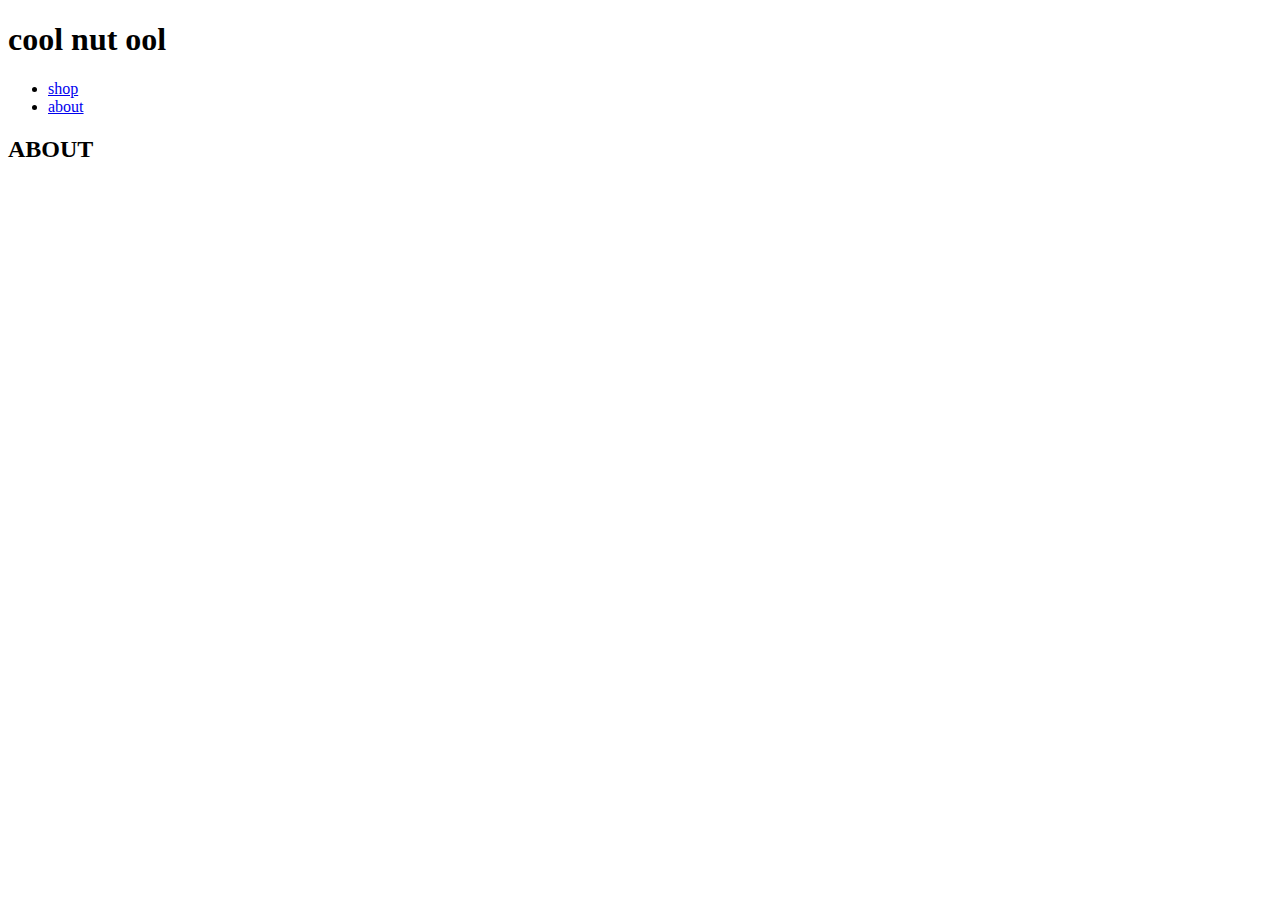
==== pages/about.html @ 056fd18e "bigger title" ====
<!DOCTYPE html>
<html lang="en">
<head>
    <meta charset="UTF-8">
    <meta name="viewport" content="width=device-width, initial-scale=1.0">
    <title>Cool Nut Tool</title>
    <link rel="stylesheet" href="styles/main.css">
    <link href="https://fonts.googleapis.com/css2?family=Roboto+Mono:wght@200&display=swap" rel="stylesheet">
</head>
<body>
    <header>
        <div class="header-container">
            <div class="header-title">
                <h1>cool nut ool</h1>
            </div>
            <div class="header-links">
                <ul>
                    <li><a class="header-link" href="pages/shop.html">shop</a></li>
                    <li><a class="header-link" href="pages/about.html">about</a></li>
                </ul>
            </div>
        </div>
    </header>
    <main class="no-margin">
        <div class="content-container">
            <div class="main-text">
                <h2>ABOUT</h2>
            </div>
        </div>
    </main>
</body>
</html>
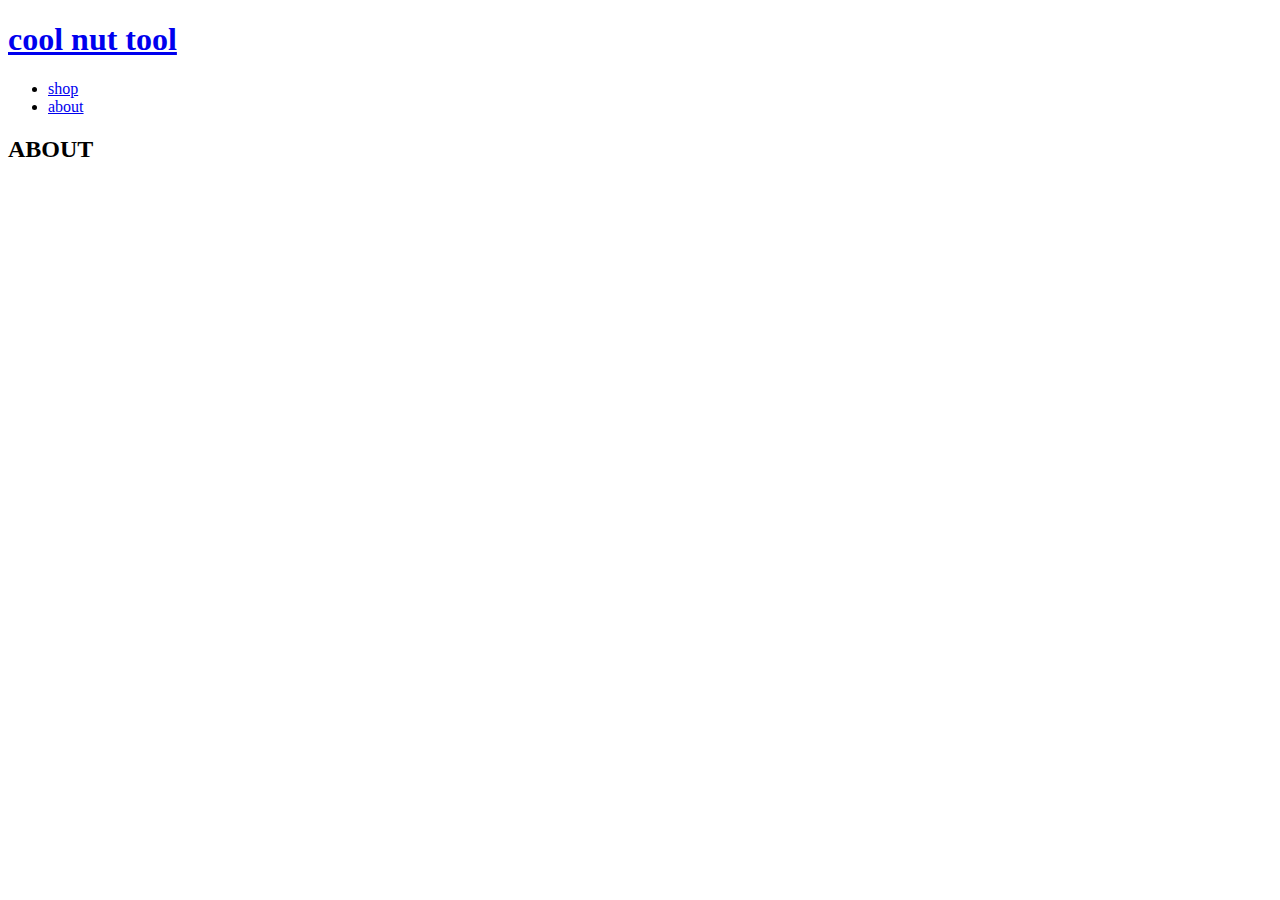
==== commit eb285ddf: "title clickable" ====
--- a/pages/about.html
+++ b/pages/about.html
@@ -11,7 +11,9 @@
     <header>
         <div class="header-container">
             <div class="header-title">
-                <h1>cool nut ool</h1>
+                <a href="../index.html" class="header-title-link">
+                    <h1>cool nut tool</h1>
+                </a>
             </div>
             <div class="header-links">
                 <ul>
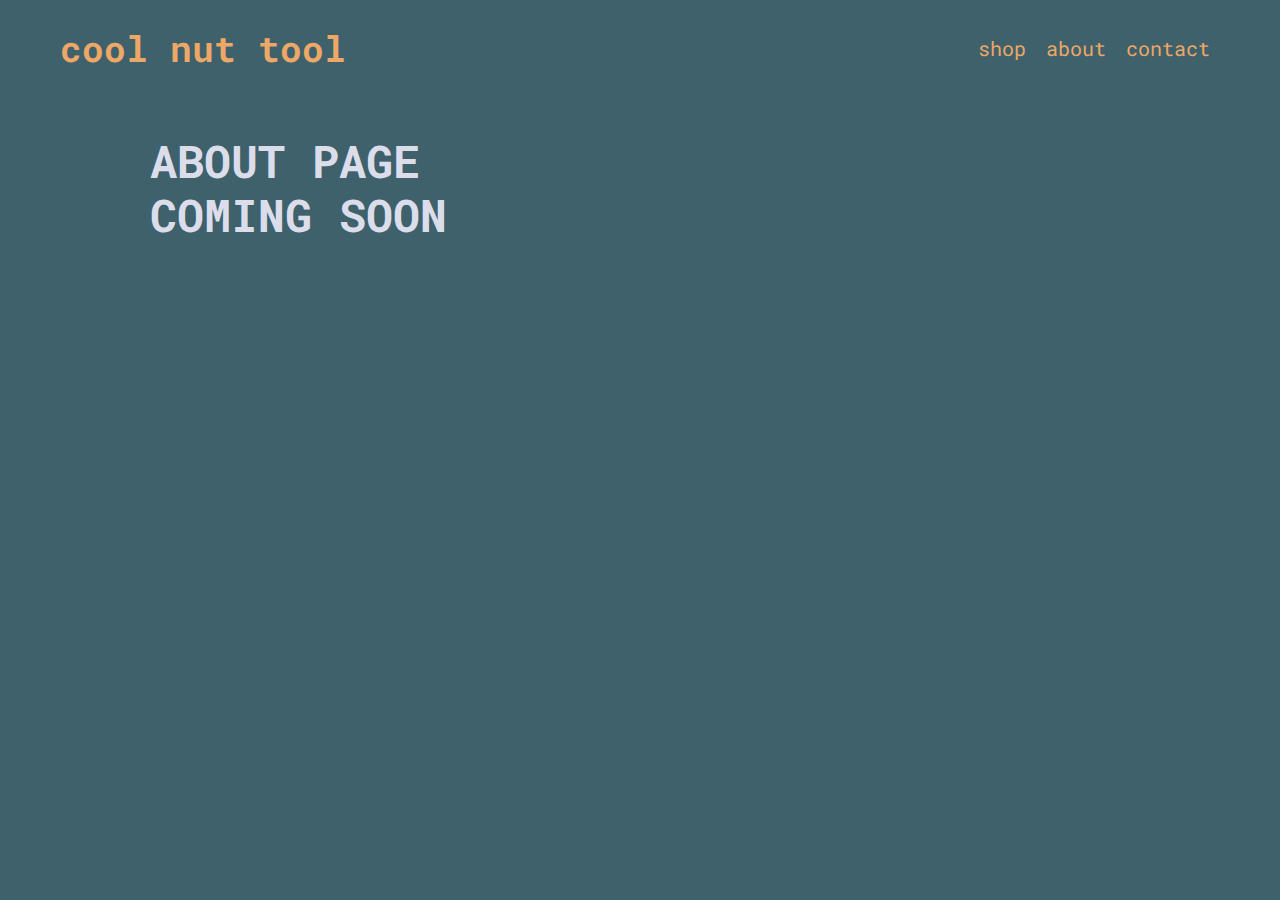
==== commit 20c37e23: "fixing broken shit" ====
--- a/pages/about.html
+++ b/pages/about.html
@@ -4,7 +4,7 @@
     <meta charset="UTF-8">
     <meta name="viewport" content="width=device-width, initial-scale=1.0">
     <title>Cool Nut Tool</title>
-    <link rel="stylesheet" href="styles/main.css">
+    <link rel="stylesheet" href="../styles/main.css">
     <link href="https://fonts.googleapis.com/css2?family=Roboto+Mono:wght@200&display=swap" rel="stylesheet">
 </head>
 <body>
@@ -17,8 +17,9 @@
             </div>
             <div class="header-links">
                 <ul>
-                    <li><a class="header-link" href="pages/shop.html">shop</a></li>
-                    <li><a class="header-link" href="pages/about.html">about</a></li>
+                    <li><a class="header-link" href="../pages/shop.html">shop</a></li>
+                    <li><a class="header-link" href="../pages/about.html">about</a></li>
+                    <li><a class="header-link" href="../pages/contact.html">contact</a></li>
                 </ul>
             </div>
         </div>
@@ -26,7 +27,7 @@
     <main class="no-margin">
         <div class="content-container">
             <div class="main-text">
-                <h2>ABOUT</h2>
+                <h2>ABOUT PAGE<br>COMING SOON</h2>
             </div>
         </div>
     </main>
--- a/styles/main.css
+++ b/styles/main.css
@@ -0,0 +1,165 @@
+@import url('https://fonts.googleapis.com/css2?family=Roboto+Mono:wght@200&display=swap');
+
+html {
+  font-family: 'Roboto Mono';
+  color: #eda766ff; /* Text color */
+  background-color: #3e616cff; /* Background color */
+}
+
+header {
+  background-color: #3e616cff;
+  /* border-bottom: 2px solid #ddd; */
+  padding-left: 10px;
+  padding-bottom: 0px;
+  padding-top: 0px;
+}
+
+body {
+  margin: 0;
+}
+
+.header-container {
+  display: flex;
+  justify-content: flex-start; /* Align items to the left */
+  align-items: center; /* Keep items vertically centered */
+  padding-left: 20px; /* Add padding to move the title slightly away from the edge */
+}
+
+.header-title {
+  flex-grow: 0; /* Do not take up extra space */
+  display: block; /* No flexbox centering needed */
+  margin-right: auto; /* Ensure it sticks to the left */
+  font-size: 18px;
+
+}
+
+
+.header-links {
+  margin-left: 0;                  /* Remove margin left if needed */
+}
+
+.header-links ul {
+  list-style: none;                /* Remove list bullets */
+  display: flex;                   /* Use flexbox for horizontal layout */
+  padding: 0;                      /* Remove default padding */
+  margin: 0;                       /* Remove default margin */
+}
+
+.header-links li {
+  margin-right: 20px;              /* Add space between links */
+}
+
+.header-link {
+  font-size: 20px;                 /* Set font size for links */
+  text-decoration: none;           /* Remove underline from links */
+  color: #eda766ff;                    /* Set link color */
+  transition: color 0.3s;          /* Optional: Smooth color transition on hover */
+}
+
+.header-link:hover {
+  color: rgb(239, 137, 41);                /* Change color on hover */
+}
+
+.main-content {
+  display: flex;
+  flex-direction: column;
+  align-items: center;
+  padding-top: 50px;
+  margin-top: 100px;
+  width: 100%;
+}
+
+main {
+  margin-bottom: 60px;
+}
+
+.no-margin {
+  margin-bottom: 0;
+}
+
+/* Updated content container with more space around */
+.content-container {
+  display: flex;
+  flex-direction: row; /* Row layout for text on the left and image on the right */
+  justify-content: flex-start; /* Align content to the start (left) */
+  align-items: center; /* Vertically center both items */
+  padding: 0 150px; /* Add padding to the sides for margin */
+  overflow-x: hidden;
+  position: relative;
+}
+
+.text-and-button {
+  display: flex;
+  flex-direction: column; /* Stack the text and button vertically */
+  align-items: flex-start; /* Align the text and button to the left */
+  margin-right: 30px; /* Add space between the text/button and the image */
+}
+
+.main-text {
+  text-align: left; /* Align text to the left */
+  color: #dbdeeaff; /* Adjust text color */
+  font-size: 30px; /* Adjust font size */
+  line-height: 1.2; /* Space between lines */
+  margin-bottom: 20px; /* Space between text and the button */
+}
+
+/* Make the image smaller */
+.centered-image {
+  width: 45%; /* Adjust width to make the image smaller */
+  height: auto; /* Maintain aspect ratio */
+  margin-left: auto; /* Keep the image on the right */
+  margin: 60px 0 0 auto; /* Add top margin to move the image lower */
+
+}
+
+.shop-button {
+  display: inline-block;
+  background-color: #eda766ff; /* Button background color */
+  color: black; /* Button text color */
+  padding: 20px 60px; /* Increase padding for a larger button */
+  border-radius: 35px; /* Adjust for more rounded corners if desired */
+  text-align: center;
+  text-decoration: none; /* No underline */
+  font-size: 27px; /* Increase text size */
+  margin-top: -20px; /* Space above the button */
+  cursor: pointer; /* Add a pointer cursor for better UX */
+}
+
+.shop-button:hover {
+  background-color: rgb(239, 137, 41); /* New background color on hover */
+  color: black; /* Keep the text color unchanged */
+}
+
+/* Ensure header is unaffected by these changes */
+.header-container {
+  display: flex;
+  justify-content: space-between;
+  align-items: center;
+  padding: 0 50px; /* Add padding to sides for consistency */
+}
+
+
+/* More existing styles here */
+
+/* Media queries */
+/* For screens smaller than 600px */
+@media (max-width: 600px) {
+  /* Responsive adjustments */
+}
+
+/* Sub Page Formatting */
+.subPage {
+  color: #eda766ff; /* Text color */
+}
+
+/* Additional styles */
+
+.header-title-link {
+    text-decoration: none;
+    color: #eda766ff;
+    transition: color 0.3s;
+}
+
+.header-title-link:hover {
+    color: rgb(239, 137, 41);
+}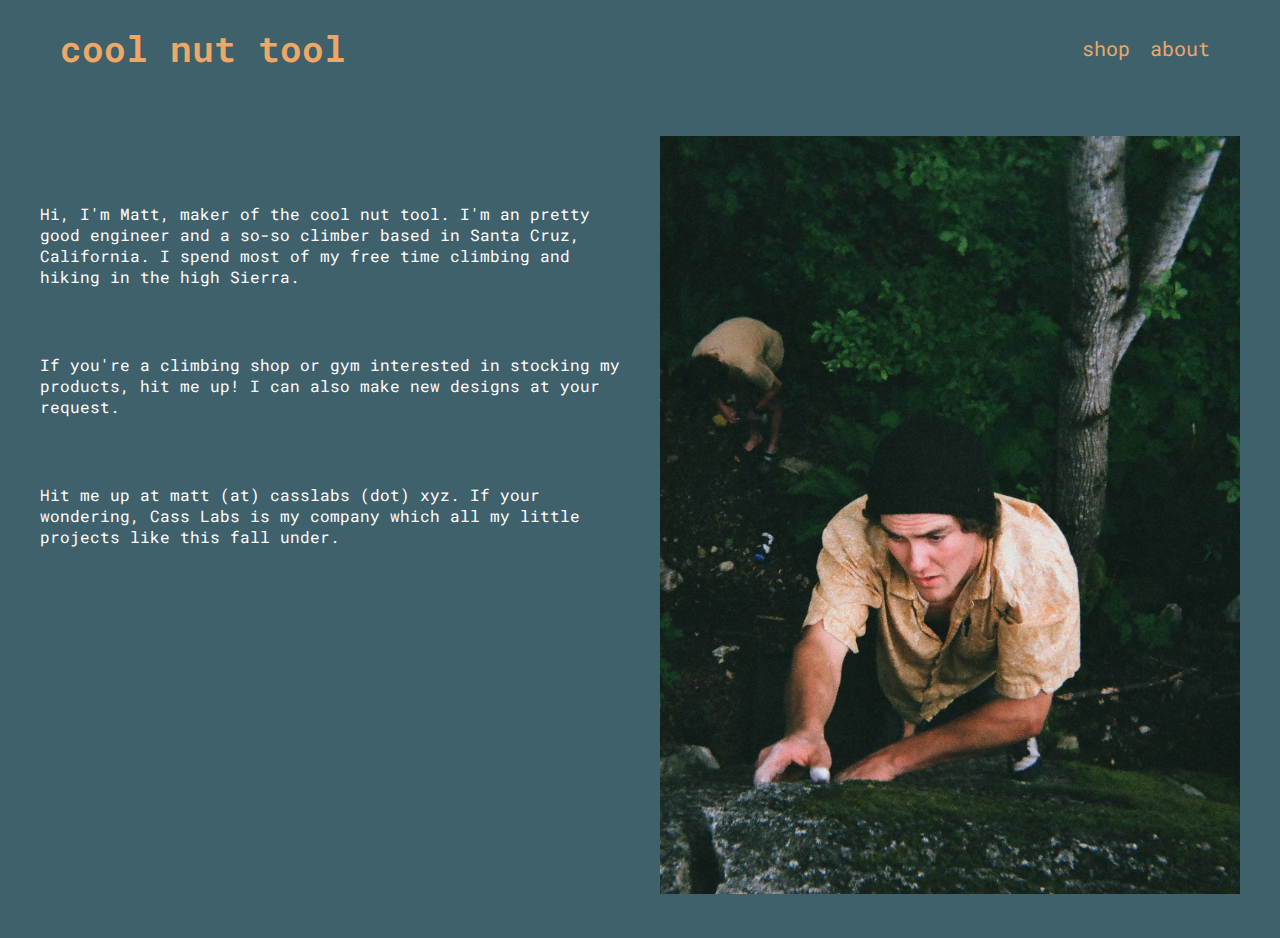
==== commit d4c6dde2: "about page" ====
--- a/pages/about.html
+++ b/pages/about.html
@@ -3,7 +3,7 @@
 <head>
     <meta charset="UTF-8">
     <meta name="viewport" content="width=device-width, initial-scale=1.0">
-    <title>Cool Nut Tool</title>
+    <title>Cool Nut Tool - About</title>
     <link rel="stylesheet" href="../styles/main.css">
     <link href="https://fonts.googleapis.com/css2?family=Roboto+Mono:wght@200&display=swap" rel="stylesheet">
 </head>
@@ -19,15 +19,24 @@
                 <ul>
                     <li><a class="header-link" href="../pages/shop.html">shop</a></li>
                     <li><a class="header-link" href="../pages/about.html">about</a></li>
-                    <li><a class="header-link" href="../pages/contact.html">contact</a></li>
                 </ul>
             </div>
         </div>
     </header>
     <main class="no-margin">
-        <div class="content-container">
-            <div class="main-text">
-                <h2>ABOUT PAGE<br>COMING SOON</h2>
+        <div class="content-container about-container">
+            <div class="about-text">
+                <h2 class="product-title">About me</h2>
+                <p class="product-details">Hi, I'm Matt, maker of the cool nut tool. I'm an pretty good engineer and a so-so climber based in Santa Cruz, California. I spend most of my free time climbing and hiking in the high Sierra.</p>
+
+                <h2 class="product-title">Wholesale</h2>
+                <p class="product-details">If you're a climbing shop or gym interested in stocking my products, hit me up! I can also make new designs at your request.</p>
+
+                <h2 class="product-title">Contact</h2>
+                <p class="product-details">Hit me up at matt (at) casslabs (dot) xyz. If your wondering, Cass Labs is my company which all my little projects like this fall under.</p>
+            </div>
+            <div class="about-image">
+                <img src="../image/about_image.jpg" alt="About Cool Nut Tool">
             </div>
         </div>
     </main>
--- a/styles/main.css
+++ b/styles/main.css
@@ -1,4 +1,33 @@
 @import url('https://fonts.googleapis.com/css2?family=Roboto+Mono:wght@200&display=swap');
+
+@media screen and (max-width: 768px) {
+  .header-container {
+    flex-direction: column;
+    align-items: center;
+    padding: 10px;
+  }
+
+  .header-title {
+    margin-bottom: 10px;
+    text-align: center;
+    width: 100%;
+  }
+
+  .header-links ul {
+    flex-direction: row;
+    justify-content: center;
+    align-items: center;
+  }
+
+  .header-links li {
+    margin-right: 10px;
+    margin-bottom: 0;
+  }
+
+  .header-links li:last-child {
+    margin-right: 0;
+  }
+}
 
 html {
   font-family: 'Roboto Mono';
@@ -83,7 +112,7 @@
   flex-direction: row; /* Row layout for text on the left and image on the right */
   justify-content: flex-start; /* Align content to the start (left) */
   align-items: center; /* Vertically center both items */
-  padding: 0 150px; /* Add padding to the sides for margin */
+  padding: 0 45px 0 100px; /* Further reduce right padding */
   overflow-x: hidden;
   position: relative;
 }
@@ -93,6 +122,7 @@
   flex-direction: column; /* Stack the text and button vertically */
   align-items: flex-start; /* Align the text and button to the left */
   margin-right: 30px; /* Add space between the text/button and the image */
+  width: 50%; /* Limit the text to 50% of the screen width */
 }
 
 .main-text {
@@ -105,11 +135,35 @@
 
 /* Make the image smaller */
 .centered-image {
-  width: 45%; /* Adjust width to make the image smaller */
+  width: 50%; /* Adjust width to make the image smaller */
   height: auto; /* Maintain aspect ratio */
   margin-left: auto; /* Keep the image on the right */
   margin: 60px 0 0 auto; /* Add top margin to move the image lower */
-
+}
+
+/* Media query for mobile devices */
+@media (max-width: 768px) {
+  .content-container {
+    flex-direction: column; /* Stack elements vertically on mobile */
+    padding: 0 20px; /* Adjust padding for mobile */
+  }
+
+  .text-and-button {
+    width: 100%; /* Full width on mobile */
+    margin-right: 0; /* Remove right margin */
+    margin-bottom: 30px; /* Add space between text/button and image */
+    align-items: center; /* Center align text and button on mobile */
+  }
+
+  .main-text {
+    text-align: center; /* Center text on mobile */
+    font-size: 24px; /* Slightly smaller font size for mobile */
+  }
+
+  .centered-image {
+    width: 100%; /* Full width image on mobile */
+    margin: 0; /* Remove margins */
+  }
 }
 
 .shop-button {
@@ -162,4 +216,144 @@
 
 .header-title-link:hover {
     color: rgb(239, 137, 41);
+}
+
+/* Shop Grid Styles */
+.shop-grid {
+    display: grid;
+    grid-template-columns: repeat(2, 1fr);
+    gap: 30px;
+    width: 80%;
+    margin: 40px auto;
+}
+
+.shop-tile {
+    aspect-ratio: 1 / 1;
+    background-color: #eda766ff;
+    display: flex;
+    justify-content: center;
+    align-items: center;
+    overflow: hidden;
+}
+
+.text-tile {
+    text-align: left;
+    padding: 20px;
+    display: flex;
+    flex-direction: column;
+    justify-content: flex-start;
+    align-items: flex-start;
+    position: relative; /* Add this */
+}
+
+.text-tile-content {
+    position: absolute;
+    top: 100px;
+    left: 60px;
+    right: 30px;
+}
+
+.product-title {
+    color: #3e616cff; /* Blue color */
+    text-decoration: underline;
+    margin-bottom: 15px;
+    display: block;
+    text-align: left; /* Change from center to left */
+}
+
+.product-details {
+    color: white;
+    list-style-type: none;
+    padding: 0;
+    margin-top: 15px;
+    width: 100%; /* Ensure the list takes full width of the tile */
+}
+
+.product-details li {
+    margin-bottom: 10px;
+    text-align: left; /* Change from center to left */
+}
+
+.image-tile {
+    position: relative;
+    overflow: hidden;
+    text-decoration: none; /* Add this line */
+    color: inherit; /* Add this line */
+    display: block; /* Add this line */
+}
+
+.image-tile img {
+    width: 100%;
+    height: 100%;
+    object-fit: cover;
+    transition: filter 0.3s ease;
+}
+
+.hover-text {
+    position: absolute;
+    top: 50%;
+    left: 50%;
+    transform: translate(-50%, -50%);
+    color: white;
+    font-size: 24px;
+    text-align: center;
+    opacity: 0;
+    transition: opacity 0.3s ease;
+    pointer-events: none;
+}
+
+.image-tile:hover img {
+    filter: brightness(70%);
+}
+
+.image-tile:hover .hover-text {
+    opacity: 1;
+}
+
+/* Responsive adjustments */
+@media (max-width: 768px) {
+    .shop-grid {
+        width: 90%;
+        grid-template-columns: 1fr;
+    }
+}
+
+/* About Page Styles */
+.about-container {
+    display: flex;
+    justify-content: space-between;
+    align-items: flex-start;
+    padding: 40px;
+}
+
+.about-text {
+    width: 50%;
+    padding-right: 40px;
+}
+
+.about-image {
+    width: 50%;
+}
+
+.about-image img {
+    width: 100%;
+    height: auto;
+    object-fit: cover;
+}
+
+/* Responsive adjustments for about page */
+@media (max-width: 768px) {
+    .about-container {
+        flex-direction: column-reverse;
+        padding: 20px;
+    }
+
+    .about-text, .about-image {
+        width: 100%;
+        padding-right: 0;
+    }
+
+    .about-image {
+        margin-bottom: 20px;
+    }
 }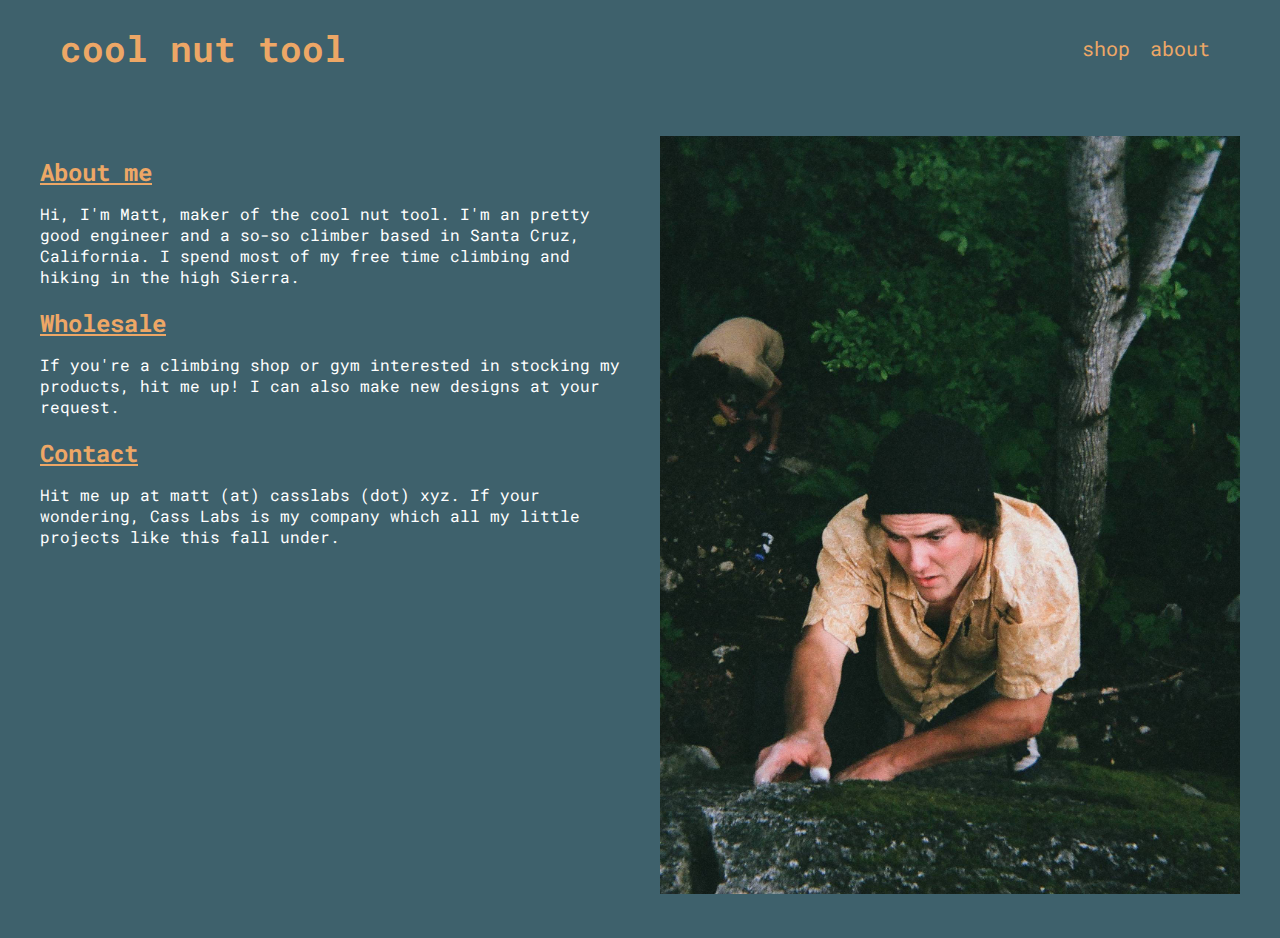
==== commit d5e5578c: "Text color change" ====
--- a/pages/about.html
+++ b/pages/about.html
@@ -26,13 +26,13 @@
     <main class="no-margin">
         <div class="content-container about-container">
             <div class="about-text">
-                <h2 class="product-title">About me</h2>
+                <h2 class="about-title">About me</h2>
                 <p class="product-details">Hi, I'm Matt, maker of the cool nut tool. I'm an pretty good engineer and a so-so climber based in Santa Cruz, California. I spend most of my free time climbing and hiking in the high Sierra.</p>
 
-                <h2 class="product-title">Wholesale</h2>
+                <h2 class="about-title">Wholesale</h2>
                 <p class="product-details">If you're a climbing shop or gym interested in stocking my products, hit me up! I can also make new designs at your request.</p>
 
-                <h2 class="product-title">Contact</h2>
+                <h2 class="about-title">Contact</h2>
                 <p class="product-details">Hit me up at matt (at) casslabs (dot) xyz. If your wondering, Cass Labs is my company which all my little projects like this fall under.</p>
             </div>
             <div class="about-image">
--- a/styles/main.css
+++ b/styles/main.css
@@ -326,6 +326,14 @@
     padding: 40px;
 }
 
+.about-title {
+  color: #eda766ff; /* Blue color */
+  text-decoration: underline;
+  margin-bottom: 15px;
+  display: block;
+  text-align: left; /* Change from center to left */
+}
+
 .about-text {
     width: 50%;
     padding-right: 40px;
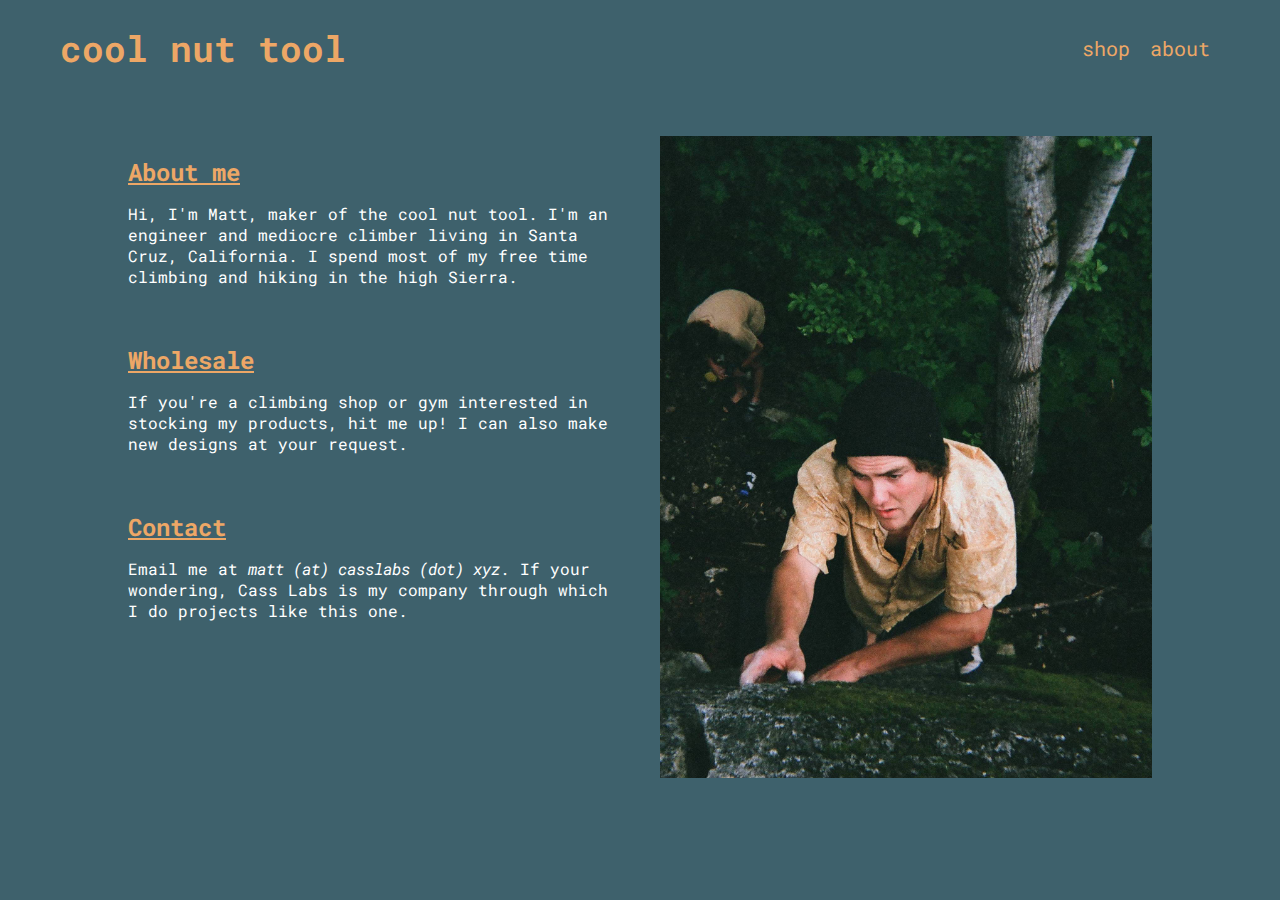
==== commit b0000cd3: "site stuff" ====
--- a/pages/about.html
+++ b/pages/about.html
@@ -27,13 +27,15 @@
         <div class="content-container about-container">
             <div class="about-text">
                 <h2 class="about-title">About me</h2>
-                <p class="product-details">Hi, I'm Matt, maker of the cool nut tool. I'm an pretty good engineer and a so-so climber based in Santa Cruz, California. I spend most of my free time climbing and hiking in the high Sierra.</p>
+                <p class="product-details">Hi, I'm Matt, maker of the cool nut tool. I'm an engineer and mediocre climber living in Santa Cruz, California. I spend most of my free time climbing and hiking in the high Sierra.</p>
+                <br>
 
                 <h2 class="about-title">Wholesale</h2>
                 <p class="product-details">If you're a climbing shop or gym interested in stocking my products, hit me up! I can also make new designs at your request.</p>
+                <br>
 
                 <h2 class="about-title">Contact</h2>
-                <p class="product-details">Hit me up at matt (at) casslabs (dot) xyz. If your wondering, Cass Labs is my company which all my little projects like this fall under.</p>
+                <p class="product-details">Email me at <i>matt (at) casslabs (dot) xyz</i>. If your wondering, Cass Labs is my company through which I do projects like this one.</p>
             </div>
             <div class="about-image">
                 <img src="../image/about_image.jpg" alt="About Cool Nut Tool">
--- a/styles/main.css
+++ b/styles/main.css
@@ -323,24 +323,26 @@
     display: flex;
     justify-content: space-between;
     align-items: flex-start;
-    padding: 40px;
+    width: 80%; /* Match the width of shop-grid */
+    margin: 40px auto; /* Center the container and add vertical margin */
+    padding: 0; /* Remove padding */
 }
 
 .about-title {
-  color: #eda766ff; /* Blue color */
-  text-decoration: underline;
-  margin-bottom: 15px;
-  display: block;
-  text-align: left; /* Change from center to left */
+    color: #eda766ff; /* Blue color */
+    text-decoration: underline;
+    margin-bottom: 15px;
+    display: block;
+    text-align: left; /* Change from center to left */
 }
 
 .about-text {
-    width: 50%;
-    padding-right: 40px;
+    width: 48%; /* Adjust width to allow for some space between text and image */
+    padding-right: 2%; /* Add a small padding between text and image */
 }
 
 .about-image {
-    width: 50%;
+    width: 48%; /* Match the text width */
 }
 
 .about-image img {
@@ -352,8 +354,9 @@
 /* Responsive adjustments for about page */
 @media (max-width: 768px) {
     .about-container {
-        flex-direction: column-reverse;
-        padding: 20px;
+        width: 90%; /* Match the mobile width of shop-grid */
+        flex-direction: column;
+        margin: 20px auto; /* Adjust margin for mobile */
     }
 
     .about-text, .about-image {
@@ -361,7 +364,12 @@
         padding-right: 0;
     }
 
+    .about-text {
+        order: 1;
+        margin-bottom: 20px;
+    }
+
     .about-image {
-        margin-bottom: 20px;
+        order: 2;
     }
 }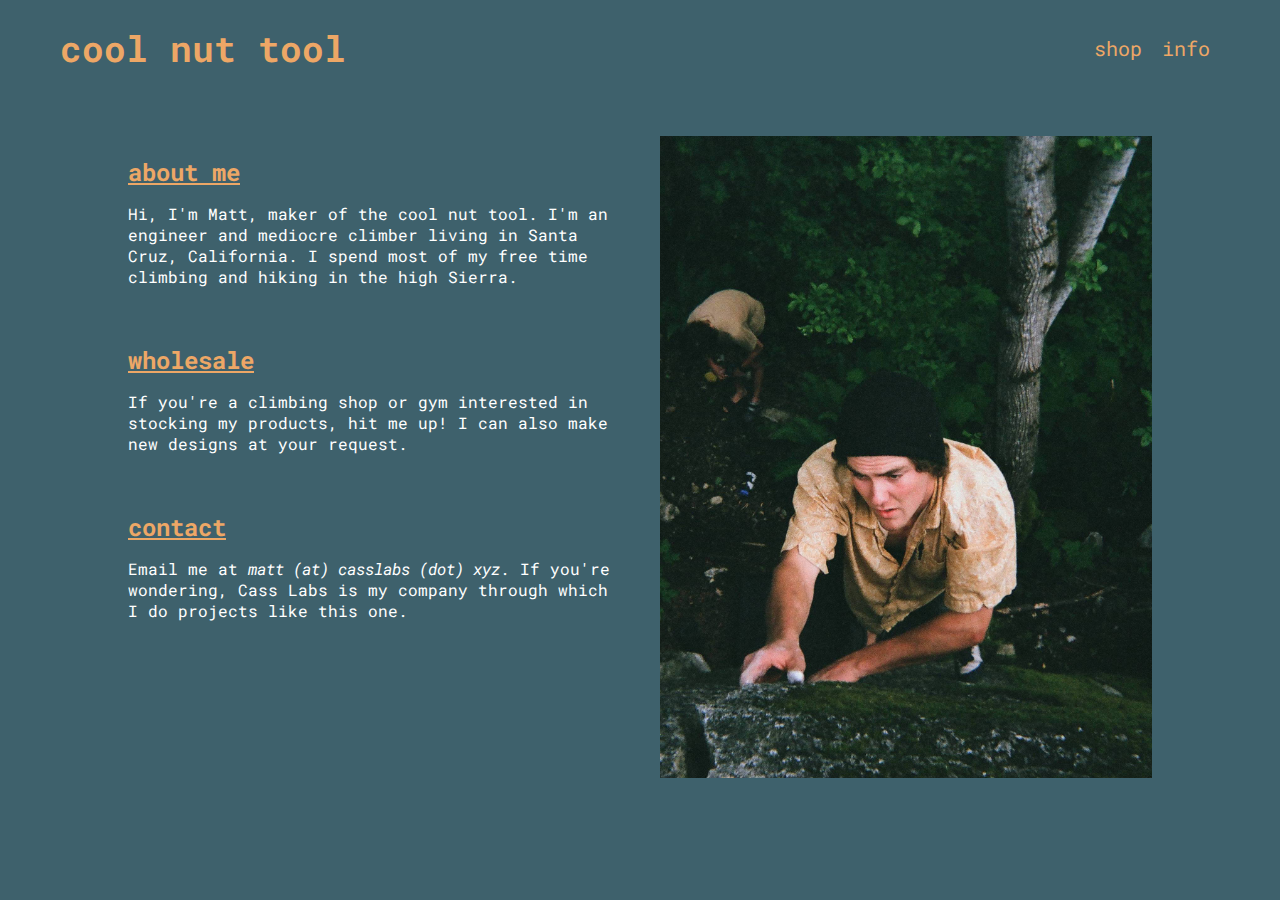
==== commit 6275e122: "stripe links" ====
--- a/pages/about.html
+++ b/pages/about.html
@@ -1,6 +1,15 @@
 <!DOCTYPE html>
 <html lang="en">
 <head>
+    <!-- Google tag (gtag.js) -->
+    <script async src="https://www.googletagmanager.com/gtag/js?id=G-TC07WEKM04"></script>
+    <script>
+        window.dataLayer = window.dataLayer || [];
+        function gtag(){dataLayer.push(arguments);}
+        gtag('js', new Date());
+
+        gtag('config', 'G-TC07WEKM04');
+    </script>
     <meta charset="UTF-8">
     <meta name="viewport" content="width=device-width, initial-scale=1.0">
     <title>Cool Nut Tool - About</title>
@@ -18,7 +27,7 @@
             <div class="header-links">
                 <ul>
                     <li><a class="header-link" href="../pages/shop.html">shop</a></li>
-                    <li><a class="header-link" href="../pages/about.html">about</a></li>
+                    <li><a class="header-link" href="../pages/about.html">info</a></li>
                 </ul>
             </div>
         </div>
@@ -26,16 +35,16 @@
     <main class="no-margin">
         <div class="content-container about-container">
             <div class="about-text">
-                <h2 class="about-title">About me</h2>
+                <h2 class="about-title">about me</h2>
                 <p class="product-details">Hi, I'm Matt, maker of the cool nut tool. I'm an engineer and mediocre climber living in Santa Cruz, California. I spend most of my free time climbing and hiking in the high Sierra.</p>
                 <br>
 
-                <h2 class="about-title">Wholesale</h2>
+                <h2 class="about-title">wholesale</h2>
                 <p class="product-details">If you're a climbing shop or gym interested in stocking my products, hit me up! I can also make new designs at your request.</p>
                 <br>
 
-                <h2 class="about-title">Contact</h2>
-                <p class="product-details">Email me at <i>matt (at) casslabs (dot) xyz</i>. If your wondering, Cass Labs is my company through which I do projects like this one.</p>
+                <h2 class="about-title">contact</h2>
+                <p class="product-details">Email me at <i>matt (at) casslabs (dot) xyz</i>. If you're wondering, Cass Labs is my company through which I do projects like this one.</p>
             </div>
             <div class="about-image">
                 <img src="../image/about_image.jpg" alt="About Cool Nut Tool">
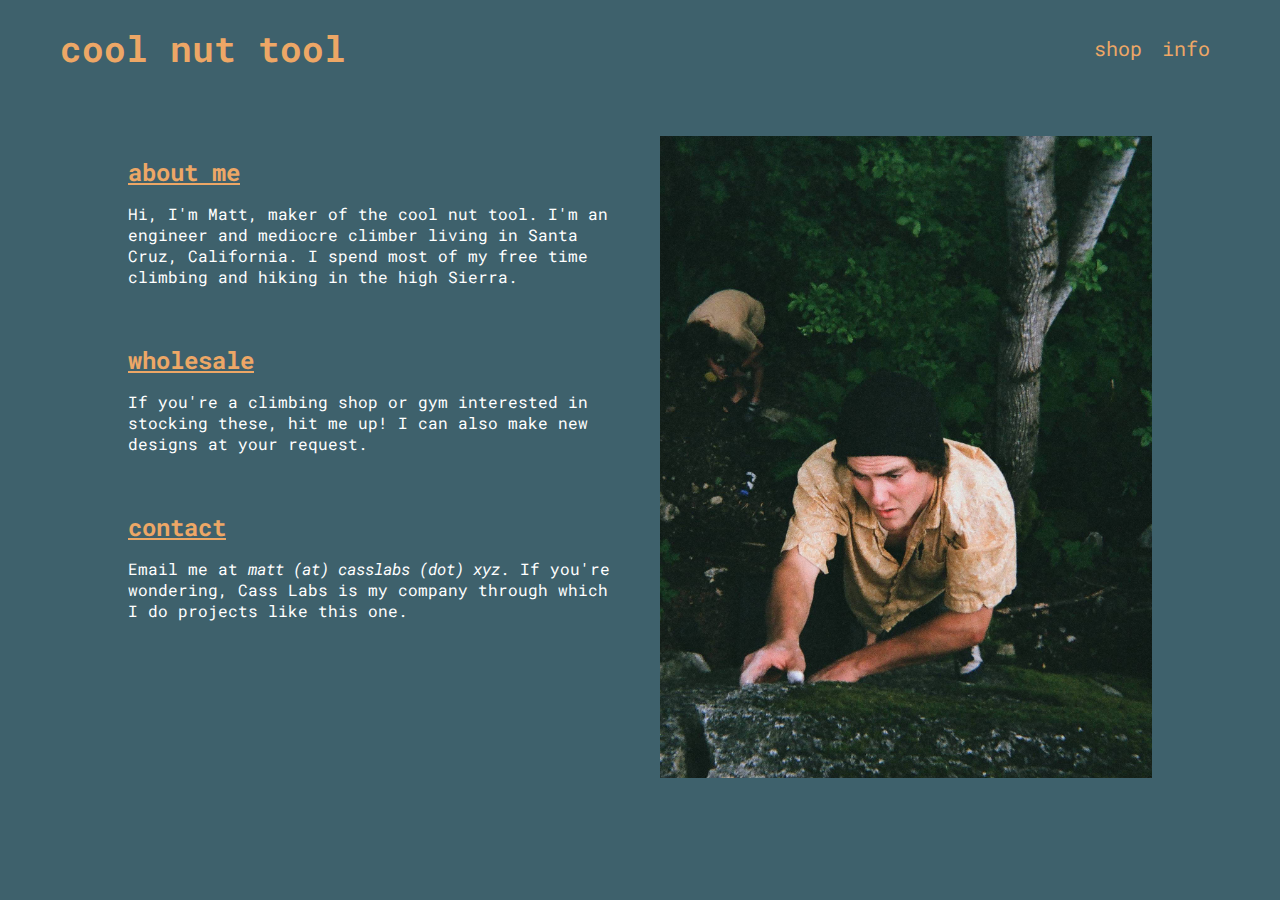
==== commit 1ffb98a8: "change wording" ====
--- a/pages/about.html
+++ b/pages/about.html
@@ -40,7 +40,7 @@
                 <br>
 
                 <h2 class="about-title">wholesale</h2>
-                <p class="product-details">If you're a climbing shop or gym interested in stocking my products, hit me up! I can also make new designs at your request.</p>
+                <p class="product-details">If you're a climbing shop or gym interested in stocking these, hit me up! I can also make new designs at your request.</p>
                 <br>
 
                 <h2 class="about-title">contact</h2>
